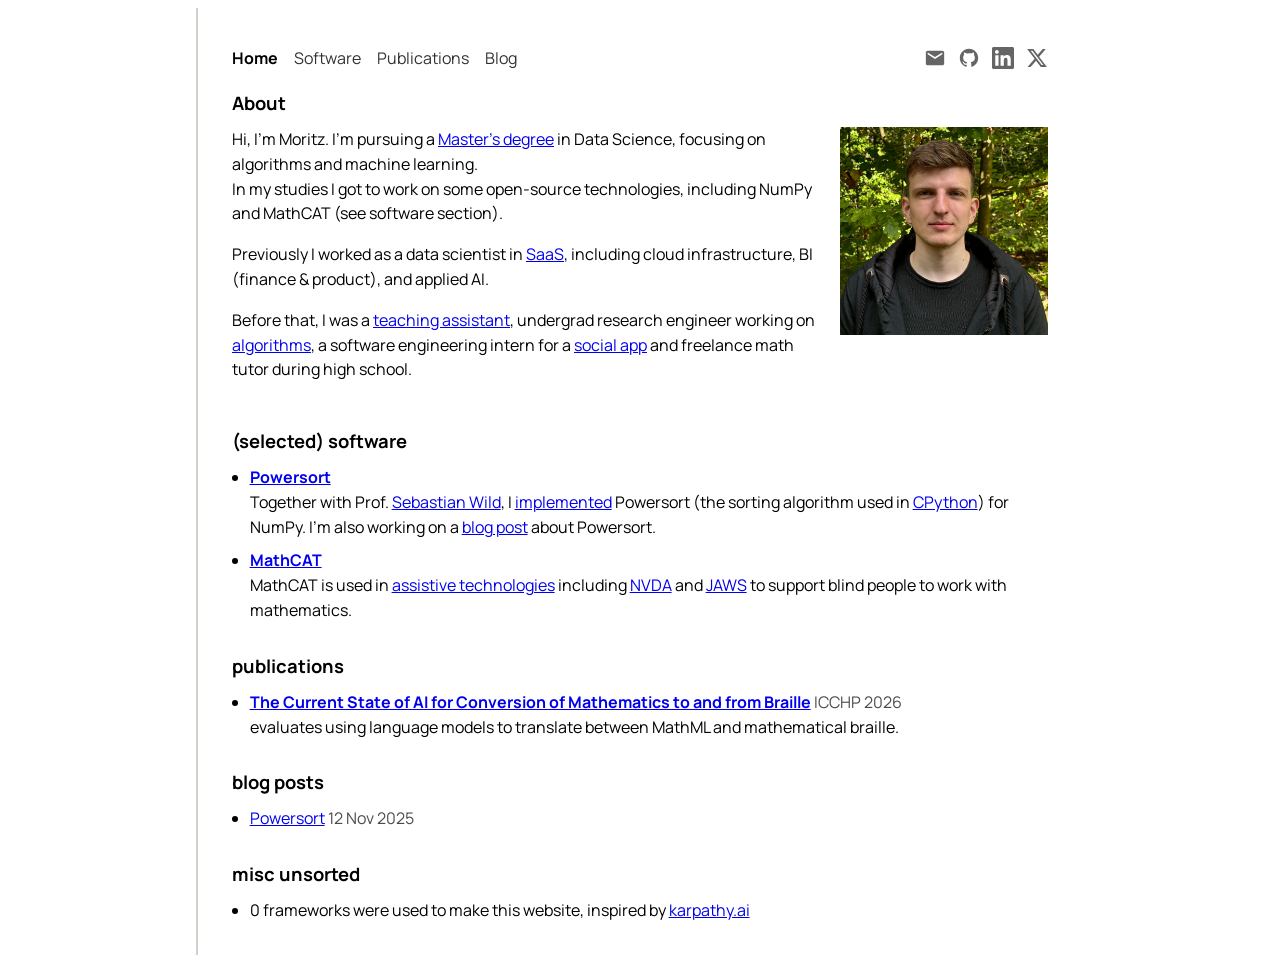
==== index.html @ cf772c56 "make styling more consistent" ====
<!DOCTYPE html>
<html lang="en">
<head>
    <title>Moritz Groß</title>

    <link rel="preconnect" href="https://fonts.googleapis.com">
    <link rel="preconnect" href="https://fonts.gstatic.com" crossorigin>
    <link href="https://fonts.googleapis.com/css2?family=Manrope:wght@400;700&display=swap" rel="stylesheet">

    <link rel="stylesheet" href="styles.css">
    <link rel="icon" href="favicon.svg" type="image/svg+xml">

    <meta charset="UTF-8">
    <meta name="viewport" content="width=device-width, initial-scale=1.0">

</head>


<body>
    <div class="container">

        <script src="components/header.js"></script>

        <main>
            <section id="about">
                <h2>About</h2>
                <div class="about-wrapper">
                    <img class="bio-portrait" src="portrait.jpg" alt="Portrait of Moritz Groß">
                    <div class="about-text">
                        <p>
                            Hi, I'm Moritz. I'm pursuing a <a href="https://www.uni-marburg.de/en/studying/after-your-first-degree/masters-programs/degree-programs/datasciencems">Master's degree</a>  in Data Science, focusing on algorithms and machine learning.
                            <br>
                            In my studies I got to work on some open-source technologies, including NumPy and MathCAT (see software section).
                        </p>

                        <p>
                            Previously I worked as a data scientist in <a href="https://xentral.com/en">SaaS</a>, including cloud infrastructure, BI (finance & product), and applied AI.
                        </p>

                        <p>
                            Before that, I was a <a href="https://www.mathematik.uni-marburg.de/modulhandbuch/20232/BSc_Data_Science_en/Practical_Modules/Programming_Lab.html">teaching assistant</a>,
                            undergrad research engineer working on <a href="https://www.uni-marburg.de/en/fb12/research-groups/algorith/software/fixcon">algorithms</a>,
                            a software engineering intern for a <a href="https://www.getflip.com/">social app</a> and freelance math tutor during high school.
                        </p>
                    </div>
                </div>
            </section>

            <section>
                <h2>(selected) software</h2>
                <div class="project-group">
                    <ul class="project-list">
                        <li>
                            <strong><a href="https://en.wikipedia.org/wiki/Powersort" target="_blank" rel="noopener noreferrer">Powersort</a></strong>
                            <br>
                            Together with Prof. <a href="https://www.wild-inter.net/" target="_blank" rel="noopener noreferrer">Sebastian Wild</a>, I
                            <a href="https://github.com/numpy/numpy/commit/32f4afaad7cb035e1b46987285d34c27c57dbe57" target="_blank" rel="noopener noreferrer">implemented</a>
                            Powersort (the sorting algorithm used in <a href="https://github.com/python/cpython/issues/78742" target="_blank" rel="noopener noreferrer">CPython</a>) for NumPy.

                            I'm also working on a <a href="./posts/powersort/">blog post</a> about Powersort.
                        </li>

                        <li>
                            <strong><a href="https://github.com/NSoiffer/MathCAT" target="_blank" rel="noopener noreferrer">MathCAT</a></strong>
                            <br>
                            MathCAT is used in <a href="https://www.perkins.org/resource/z-assistive-technology-low-vision/">assistive technologies</a> including <a href="https://www.nvaccess.org/">NVDA</a> and <a href="https://vispero.com/jaws-screen-reader-software/">JAWS</a> to support blind people to work with mathematics.
                        </li>
                    </ul>
                </div>

            </section>

            <section>
                <h2>publications</h2>
                <ul class="section-list">
                    <li>
                        <a href="publications.html"><strong>The Current State of AI for Conversion of Mathematics to and from Braille</strong></a> <time datetime="2026">ICCHP 2026</time>
                        <br>
                        evaluates using language models to translate between MathML and mathematical braille.
                    </li>
                </ul>
            </section>

            <section>
                <h2>blog posts</h2>
                <ul class="section-list">
                    <li>
                        <a href="posts/powersort/">Powersort</a>
                        <time datetime="2025-11-12">12 Nov 2025</time>
                    </li>
                </ul>
            </section>

            <section>
                <h2>misc unsorted</h2>
                <ul class="section-list">
                    <li>0 frameworks were used to make this website, inspired by <a href ="https://karpathy.ai">karpathy.ai</a> </li>
                </ul>
            </section>

        </main>

    </div>
</body>
</html>
---- styles.css ----
body {
    line-height: 1.55;
    font-family: "Manrope", sans-serif;
    font-size: 16px;
    overflow-y: scroll;
}

h1,
h2,
h3,
h4,
h5 {
    font-weight: 700;
    line-height: 1.25;
}

h1 {
    font-size: 1.65rem;
    margin: 0 0 1rem;
}

h2 {
    font-size: 1.15rem;
    margin: 0 0 0.75rem;
}

main > h1:first-child {
    margin-bottom: 1rem;
}

h3,
h4 {
    font-size: 1rem;
    margin: 0 0 0.5rem;
}

h5 {
    font-size: 1rem;
    margin: 0 0 0.5rem;
}

main p {
    margin: 0 0 1rem;
}

main section + section {
    margin-top: 2rem;
}

.container {
    width: 75%;
    max-width: 880px;
    min-width: 320px;
    margin: 0 auto;
    /* center horizontally */
    padding: 2rem;
    /* give a little breathing room */
    box-sizing: border-box;
    /* include padding in the width */
    position: relative;
}

.container::before {
    content: "";
    position: absolute;
    left: -4px;
    top: 0;
    bottom: 0;
    width: 2px;
    background: rgba(134, 119, 101, 0.35);
}

/* Skip link - hidden until focused */
.skip-link {
    position: absolute;
    top: -40px;
    left: 0;
    background: #000;
    color: #fff;
    padding: 8px 16px;
    z-index: 100;
    text-decoration: none;
}
.skip-link:focus {
    top: 0;
}

header {
    display: flex;
    align-items: center;
    justify-content: space-between;
    flex-wrap: wrap;
    gap: 0.75rem 1.5rem;
    width: 100%;
}

header + main {
    margin-top: 1rem;
}

.header-nav {
    display: flex;
    flex-wrap: wrap;
    gap: 1rem;
    align-items: center;
}

.header-nav a {
    color: inherit;
    transition: opacity 0.2s;
    text-decoration: none;
    font-size: 1rem;
    padding: 0.35rem 0;
    opacity: 0.8;
}

#about .about-wrapper {
    position: relative;
}

#about .about-wrapper::after {
    content: "";
    display: table;
    clear: both;
}

#about .bio-portrait {
    float: right;
    width: clamp(112px, 27%, 208px);
    aspect-ratio: 1 / 1;
    object-fit: cover;
    margin: 0 0 1rem 1.5rem;
}

@media (max-width: 700px) {
    #about .bio-portrait {
        float: none;
        display: block;
        margin: 0 auto 1.25rem auto;
        width: clamp(130px, 44%, 200px);
    }

    #about .about-wrapper::after {
        content: none;
    }
}

.contact-links {
    display: flex;
    gap: 16px;
}

.header-contact-links {
    gap: 12px;
    margin-left: auto;
    justify-content: flex-end;
}

.contact-links a {
    color: inherit;
    opacity: 0.6;
    transition: opacity 0.2s;
}

.header-nav a:hover,
.header-nav a.is-current,
.contact-links a:hover {
    opacity: 1;
}

.header-nav a.is-current {
    font-weight: 700;
}

.contact-links svg {
    width: 22px;
    height: 22px;
    display: block;
}

@media (max-width: 560px) {
    .header-nav {
        gap: 0.75rem;
    }

    .header-contact-links {
        width: 100%;
    }
}

time {
    opacity: 0.7;
}

.post-list,
.section-list,
.project-list {
    margin: 0;
    padding-left: 1.1rem;
}

.post-list li + li,
.section-list li + li,
.project-list li + li {
    margin-top: 0.55rem;
}

.post-title {
    display: inline-block;
    font-size: 1rem;
    font-weight: 700;
    text-decoration: none;
}

.post-title:hover {
    text-decoration: underline;
}

.post-list time {
    margin-left: 0.35rem;
}

.post-description {
    margin-top: 0.2rem;
    font-size: 1rem;
    opacity: 0.75;
}

.project-group {
    margin-top: 0.4rem;
}

.project-group h2 {
    margin: 0 0 0.5rem;
}

.section-list > li > strong,
.section-list > li > a > strong,
.project-list > li > strong {
    font-size: 1rem;
}

.software-page .project-feature {
    margin-bottom: 1rem;
}

.software-page .project-feature-body {
    display: flex;
    align-items: flex-start;
    gap: 1.4rem;
}

.software-page .project-feature-copy {
    min-width: 0;
}

.software-page .project-feature-title {
    margin: 0 0 0.45rem;
    font-size: 1rem;
    line-height: 1.2;
}

.software-page .project-feature-copy p {
    margin: 0 0 0.75rem;
}

.software-page .project-meta-links {
    display: flex;
    flex-wrap: wrap;
    gap: 0.4rem 0.9rem;
    font-size: 0.875rem;
}

.software-page .project-meta-links a,
.toc a {
    text-decoration: none;
}

.software-page .project-meta-links a:hover,
.toc a:hover {
    text-decoration: underline;
}

.software-page .project-feature-figure {
    margin: 0;
    flex: 0 0 clamp(180px, 28%, 240px);
}

.software-page .project-feature-figure img {
    width: 100%;
    height: auto;
    display: block;
    border: 1px solid color-mix(in srgb, black 12%, transparent);
    padding: 0.4rem;
    background: color-mix(in srgb, white 80%, transparent);
}

.software-page .project-feature-logo-figure {
    flex-basis: clamp(126px, 20%, 180px);
}

.software-page .project-feature-logo-figure img {
    border: none;
    padding: 0;
    background: none;
}

@media (max-width: 720px) {
    .software-page .project-feature-body {
        flex-direction: column;
    }

    .software-page .project-feature-figure {
        width: min(100%, 320px);
        flex-basis: auto;
    }
}


/* Table of Contents */
.toc {
    background: none;
    border-radius: 0;
    padding: 1rem 1.5rem;
}

.post-content h2 {
    margin-top: 2rem;
}

.post-content h2:first-of-type {
    margin-top: 1rem;
}
.toc ul { margin: 0.5rem 0 0; padding-left: 1.25rem; }
.toc li { padding: 0.15rem 0; }
.toc-sidebar {
    display: block;
    position: fixed;
    left: calc((100vw - 880px) / 2 - 220px);
    top: 50%;
    transform: translateY(-50%);
    width: 180px;
    max-height: 70vh;
    overflow-y: auto;
    font-size: 0.875rem;
}
.toc-sidebar ul { padding-left: 1rem; }
.toc-sidebar a { opacity: 0.6; transition: opacity 0.2s; }
.toc-sidebar a:hover, .toc-sidebar a.toc-active { opacity: 1; }
.toc-sidebar a.toc-active { font-weight: 700; }

code {
    font-family: ui-monospace, "SF Mono", Menlo, Monaco, monospace;
    font-size: 0.9em;  /* compensate for monospace appearing smaller */
    background: color-mix(in srgb, black 8%, transparent);
    padding: 0.1em 0.3em;
    border-radius: 3px;
}
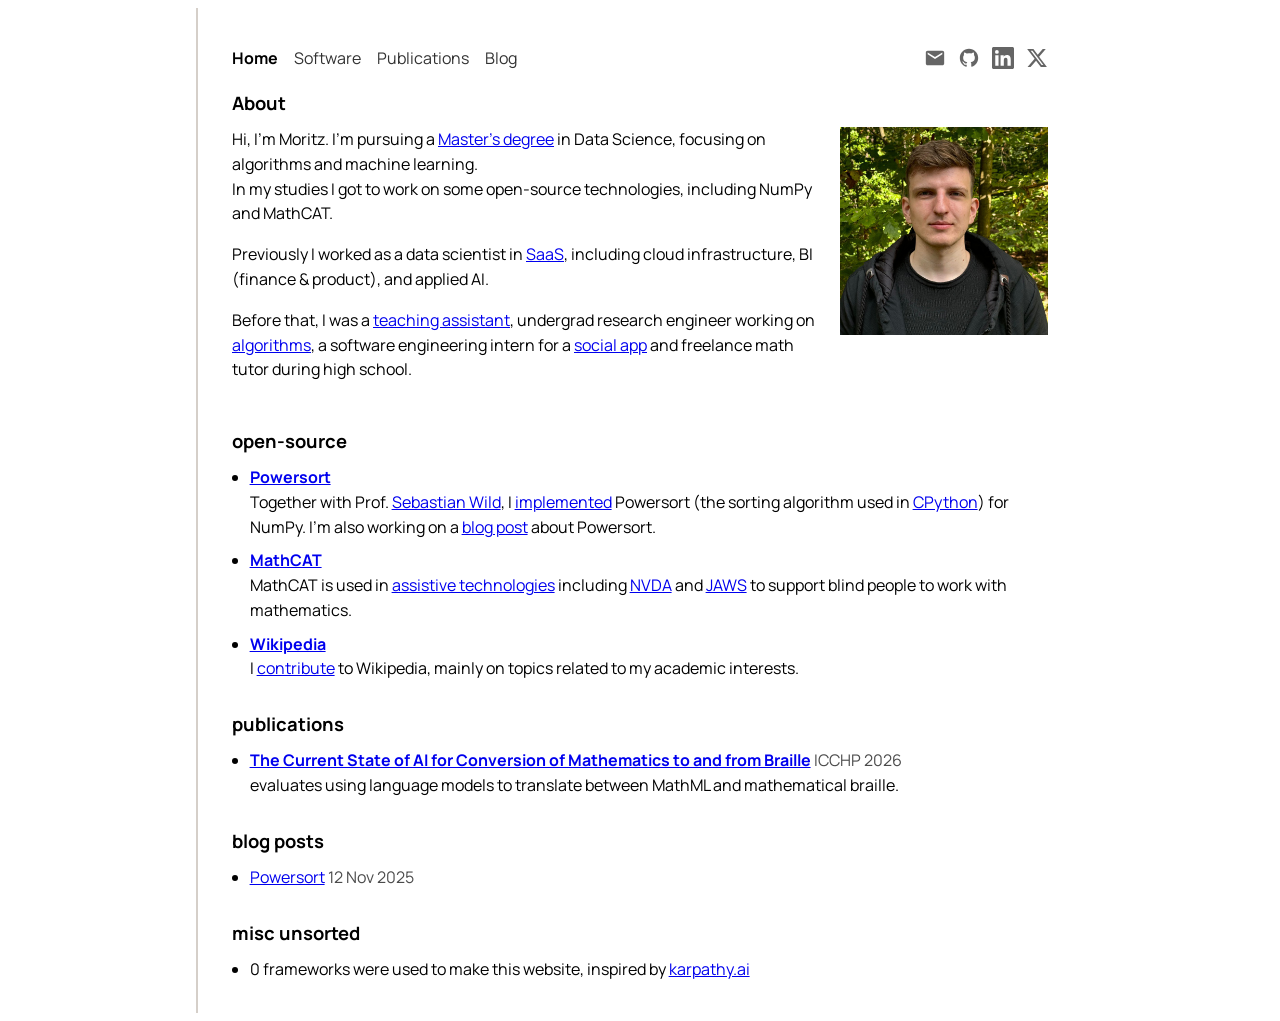
==== commit 8632efcb: "add wikipedia" ====
--- a/index.html
+++ b/index.html
@@ -30,7 +30,7 @@
                         <p>
                             Hi, I'm Moritz. I'm pursuing a <a href="https://www.uni-marburg.de/en/studying/after-your-first-degree/masters-programs/degree-programs/datasciencems">Master's degree</a>  in Data Science, focusing on algorithms and machine learning.
                             <br>
-                            In my studies I got to work on some open-source technologies, including NumPy and MathCAT (see software section).
+                            In my studies I got to work on some open-source technologies, including NumPy and MathCAT.
                         </p>
 
                         <p>
@@ -47,7 +47,7 @@
             </section>
 
             <section>
-                <h2>(selected) software</h2>
+                <h2>open-source</h2>
                 <div class="project-group">
                     <ul class="project-list">
                         <li>
@@ -65,6 +65,13 @@
                             <br>
                             MathCAT is used in <a href="https://www.perkins.org/resource/z-assistive-technology-low-vision/">assistive technologies</a> including <a href="https://www.nvaccess.org/">NVDA</a> and <a href="https://vispero.com/jaws-screen-reader-software/">JAWS</a> to support blind people to work with mathematics.
                         </li>
+
+                        <li>
+                            <strong><a href="https://en.wikipedia.org/wiki/Open_knowledge" target="_blank" rel="noopener noreferrer">Wikipedia</a></strong>
+                            <br>
+                            I <a href="https://en.wikipedia.org/wiki/Special:Contributions/Morinator" target="_blank" rel="noopener noreferrer">contribute</a> to Wikipedia, mainly on topics related to my academic interests.
+                        </li>
+
                     </ul>
                 </div>
 
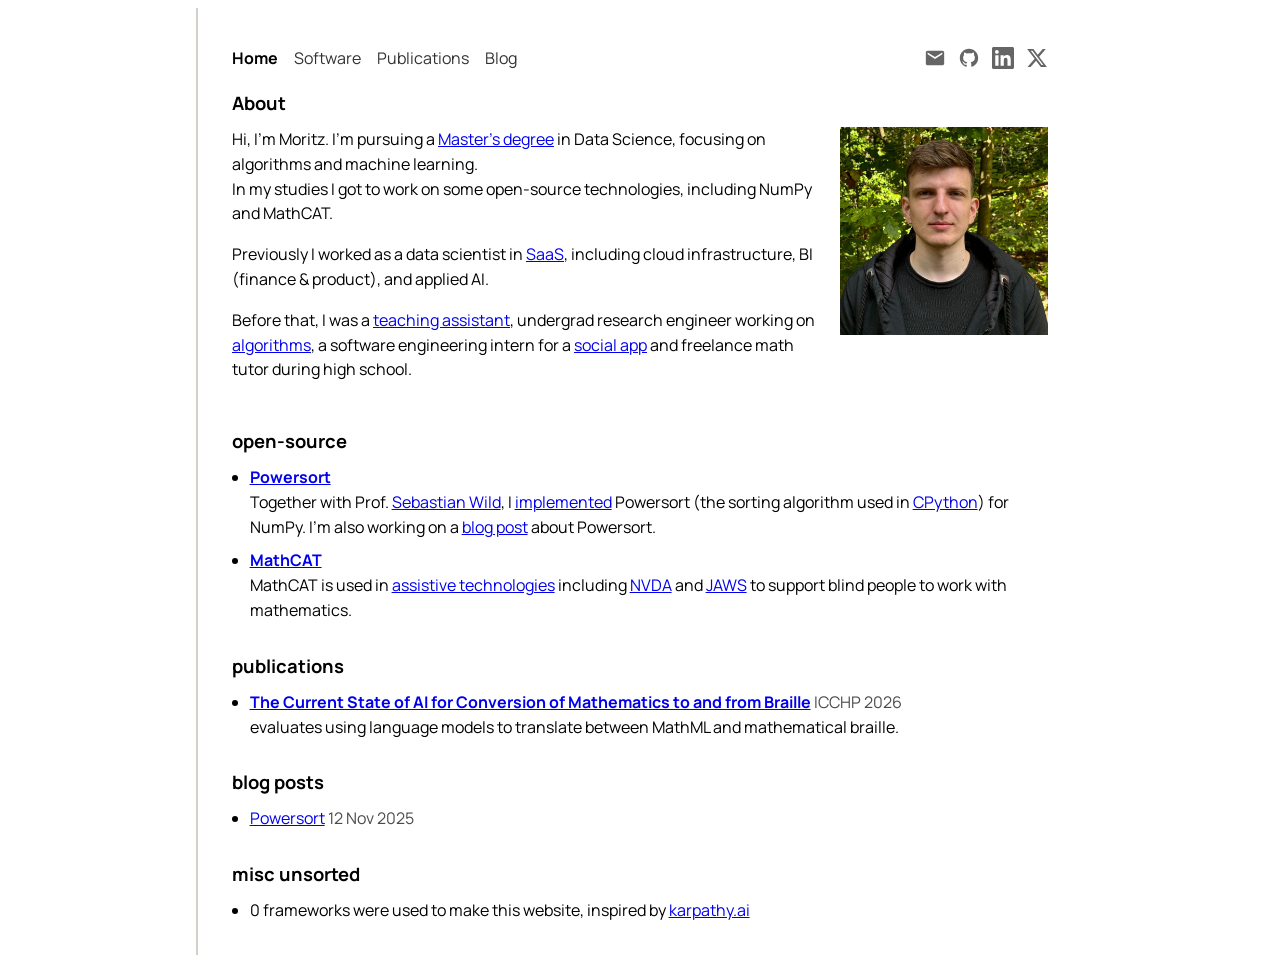
==== commit be2f7751: "remove wikipedia" ====
--- a/index.html
+++ b/index.html
@@ -66,12 +66,6 @@
                             MathCAT is used in <a href="https://www.perkins.org/resource/z-assistive-technology-low-vision/">assistive technologies</a> including <a href="https://www.nvaccess.org/">NVDA</a> and <a href="https://vispero.com/jaws-screen-reader-software/">JAWS</a> to support blind people to work with mathematics.
                         </li>
 
-                        <li>
-                            <strong><a href="https://en.wikipedia.org/wiki/Open_knowledge" target="_blank" rel="noopener noreferrer">Wikipedia</a></strong>
-                            <br>
-                            I <a href="https://en.wikipedia.org/wiki/Special:Contributions/Morinator" target="_blank" rel="noopener noreferrer">contribute</a> to Wikipedia, mainly on topics related to my academic interests.
-                        </li>
-
                     </ul>
                 </div>
 
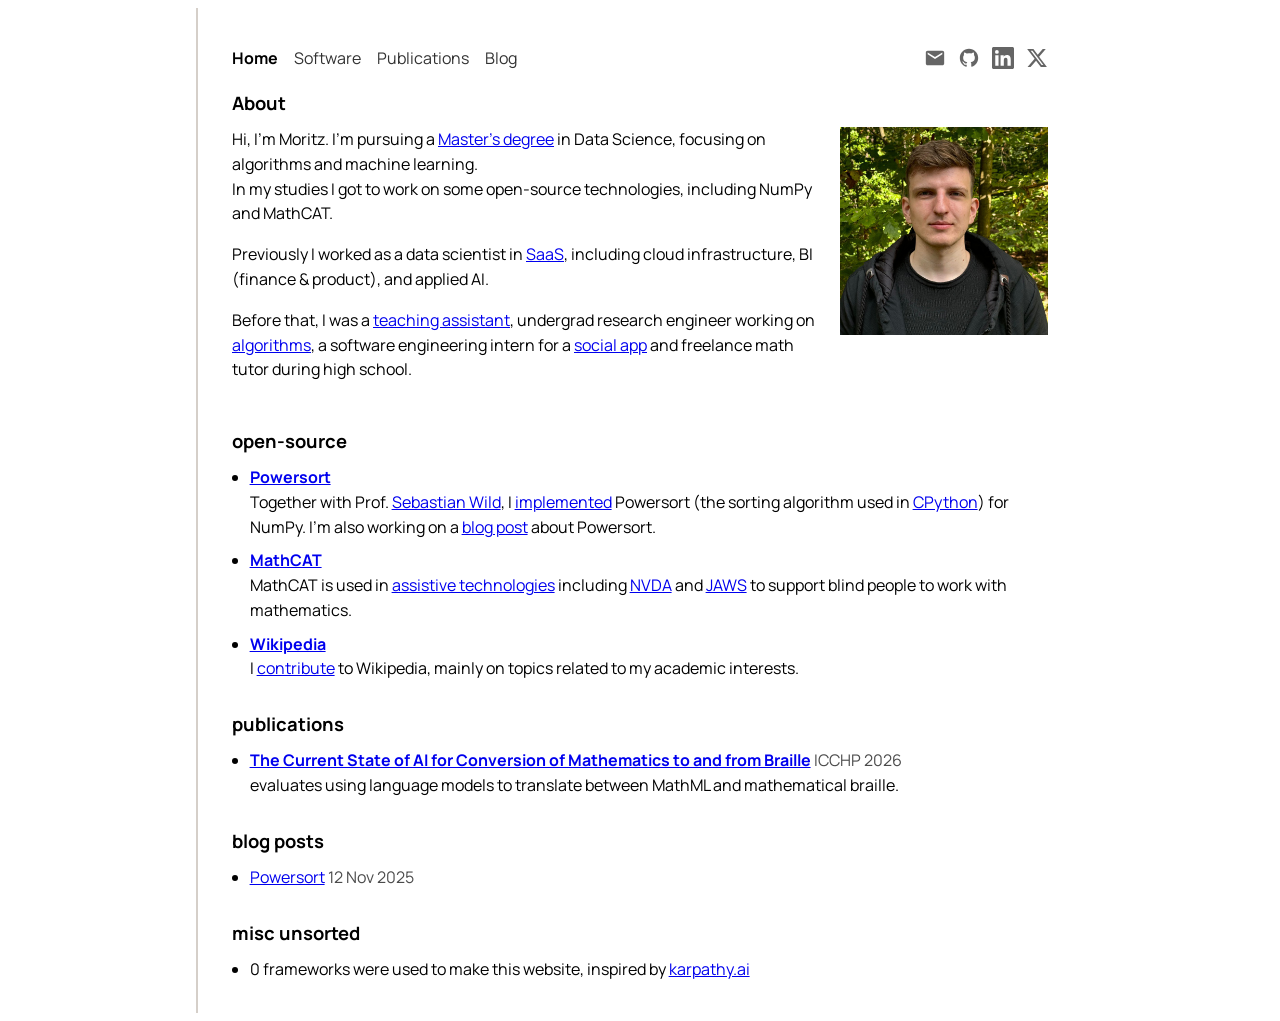
==== commit 409f53aa: "Revert "remove wikipedia" This reverts commit be2f7751eb4b0e9b6e3fc5951e589fc5afa283bc." ====
--- a/index.html
+++ b/index.html
@@ -66,6 +66,12 @@
                             MathCAT is used in <a href="https://www.perkins.org/resource/z-assistive-technology-low-vision/">assistive technologies</a> including <a href="https://www.nvaccess.org/">NVDA</a> and <a href="https://vispero.com/jaws-screen-reader-software/">JAWS</a> to support blind people to work with mathematics.
                         </li>
 
+                        <li>
+                            <strong><a href="https://en.wikipedia.org/wiki/Open_knowledge" target="_blank" rel="noopener noreferrer">Wikipedia</a></strong>
+                            <br>
+                            I <a href="https://en.wikipedia.org/wiki/Special:Contributions/Morinator" target="_blank" rel="noopener noreferrer">contribute</a> to Wikipedia, mainly on topics related to my academic interests.
+                        </li>
+
                     </ul>
                 </div>
 
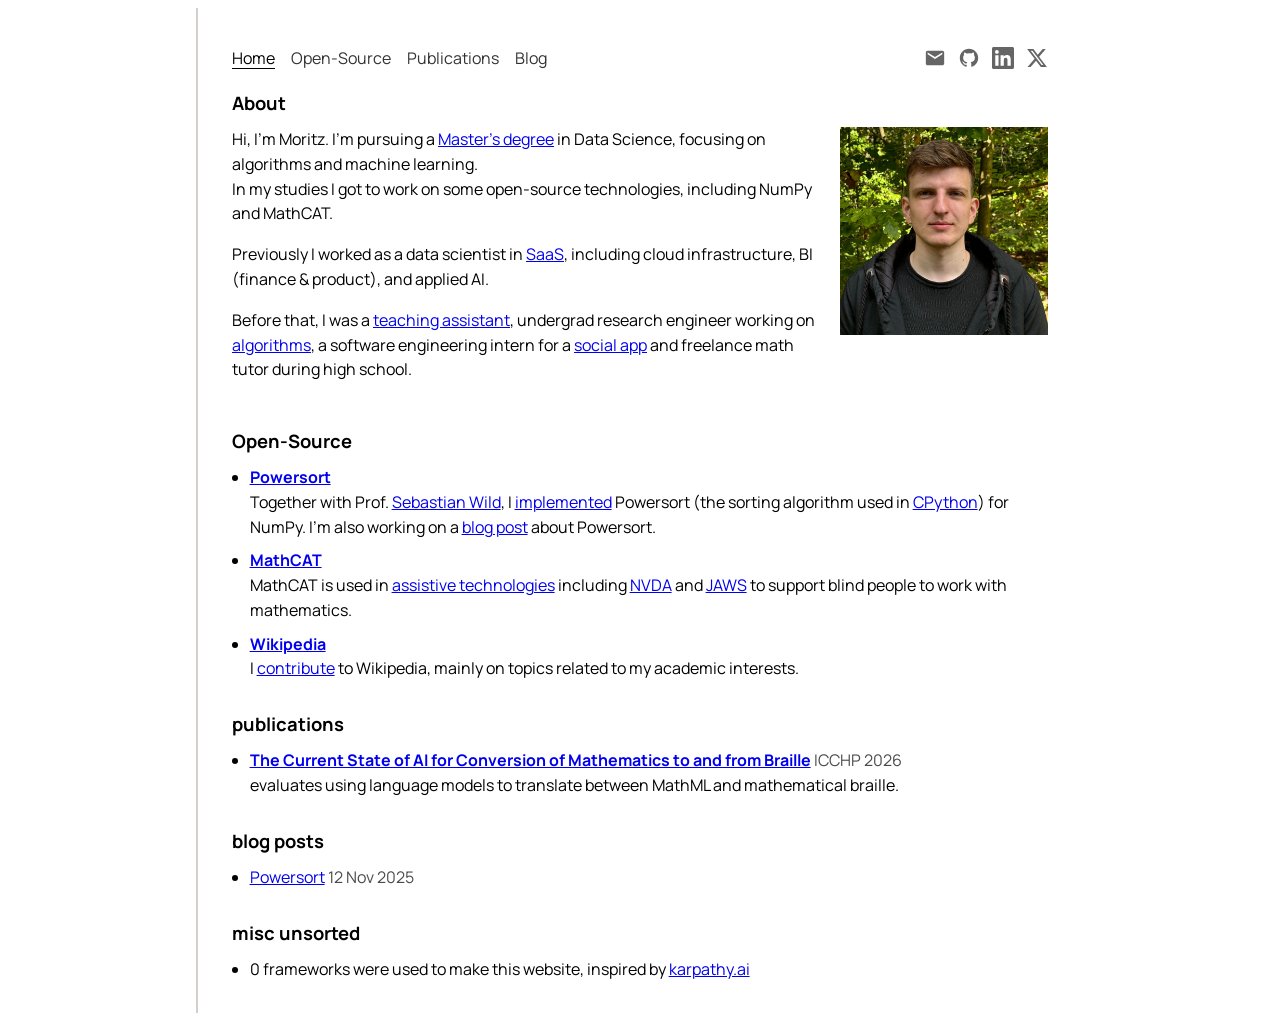
==== commit 3eac2fac: "rename "open-source" to "Open-Source"" ====
--- a/index.html
+++ b/index.html
@@ -47,7 +47,7 @@
             </section>
 
             <section>
-                <h2>open-source</h2>
+                <h2>Open-Source</h2>
                 <div class="project-group">
                     <ul class="project-list">
                         <li>
--- a/styles.css
+++ b/styles.css
@@ -170,7 +170,9 @@
 }
 
 .header-nav a.is-current {
-    font-weight: 700;
+    text-decoration-line: underline;
+    text-decoration-thickness: 0.08em;
+    text-underline-offset: 0.25em;
 }
 
 .contact-links svg {
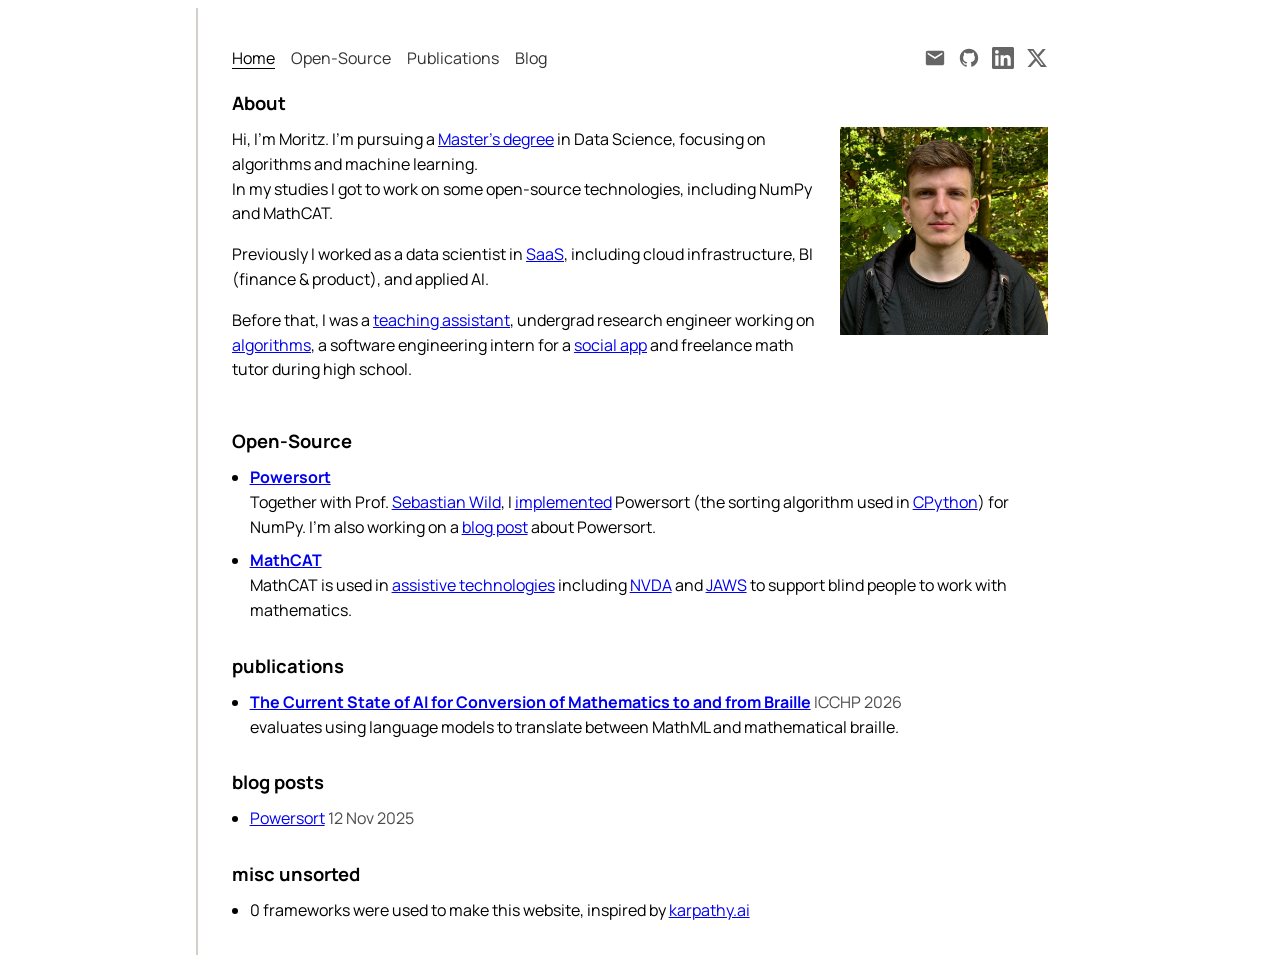
==== commit 89f7ffb8: "remove Wikipedia from front page, move it to open-source page" ====
--- a/index.html
+++ b/index.html
@@ -66,12 +66,6 @@
                             MathCAT is used in <a href="https://www.perkins.org/resource/z-assistive-technology-low-vision/">assistive technologies</a> including <a href="https://www.nvaccess.org/">NVDA</a> and <a href="https://vispero.com/jaws-screen-reader-software/">JAWS</a> to support blind people to work with mathematics.
                         </li>
 
-                        <li>
-                            <strong><a href="https://en.wikipedia.org/wiki/Open_knowledge" target="_blank" rel="noopener noreferrer">Wikipedia</a></strong>
-                            <br>
-                            I <a href="https://en.wikipedia.org/wiki/Special:Contributions/Morinator" target="_blank" rel="noopener noreferrer">contribute</a> to Wikipedia, mainly on topics related to my academic interests.
-                        </li>
-
                     </ul>
                 </div>
 
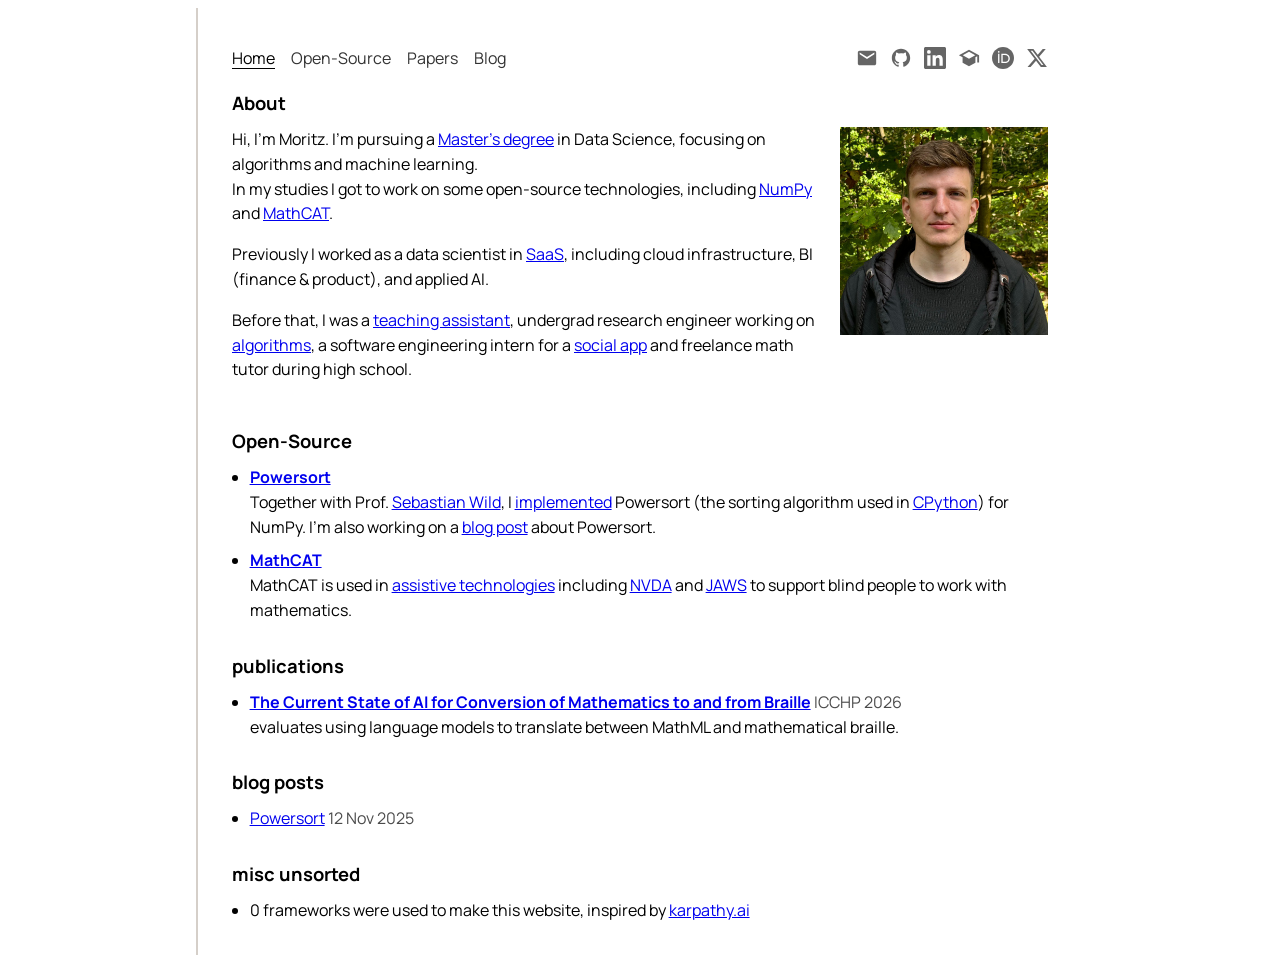
==== commit f7a2a78e: "add inline links to powersort and mathcat across pages, adjust styling and headings" ====
--- a/index.html
+++ b/index.html
@@ -30,7 +30,7 @@
                         <p>
                             Hi, I'm Moritz. I'm pursuing a <a href="https://www.uni-marburg.de/en/studying/after-your-first-degree/masters-programs/degree-programs/datasciencems">Master's degree</a>  in Data Science, focusing on algorithms and machine learning.
                             <br>
-                            In my studies I got to work on some open-source technologies, including NumPy and MathCAT.
+                            In my studies I got to work on some open-source technologies, including <a href="software.html#powersort">NumPy</a> and <a href="software.html#mathcat">MathCAT</a>.
                         </p>
 
                         <p>
@@ -47,7 +47,7 @@
             </section>
 
             <section>
-                <h2>Open-Source</h2>
+                <h2><a href="software.html">Open-Source</a></h2>
                 <div class="project-group">
                     <ul class="project-list">
                         <li>
@@ -72,7 +72,7 @@
             </section>
 
             <section>
-                <h2>publications</h2>
+                <h2><a href="publications.html">publications</a></h2>
                 <ul class="section-list">
                     <li>
                         <a href="publications.html"><strong>The Current State of AI for Conversion of Mathematics to and from Braille</strong></a> <time datetime="2026">ICCHP 2026</time>
@@ -83,7 +83,7 @@
             </section>
 
             <section>
-                <h2>blog posts</h2>
+                <h2><a href="blog.html">blog posts</a></h2>
                 <ul class="section-list">
                     <li>
                         <a href="posts/powersort/">Powersort</a>
--- a/styles.css
+++ b/styles.css
@@ -23,6 +23,15 @@
 h2 {
     font-size: 1.15rem;
     margin: 0 0 0.75rem;
+}
+
+h2 a {
+    color: inherit;
+    text-decoration: none;
+}
+
+h2 a:hover {
+    text-decoration: underline;
 }
 
 main > h1:first-child {
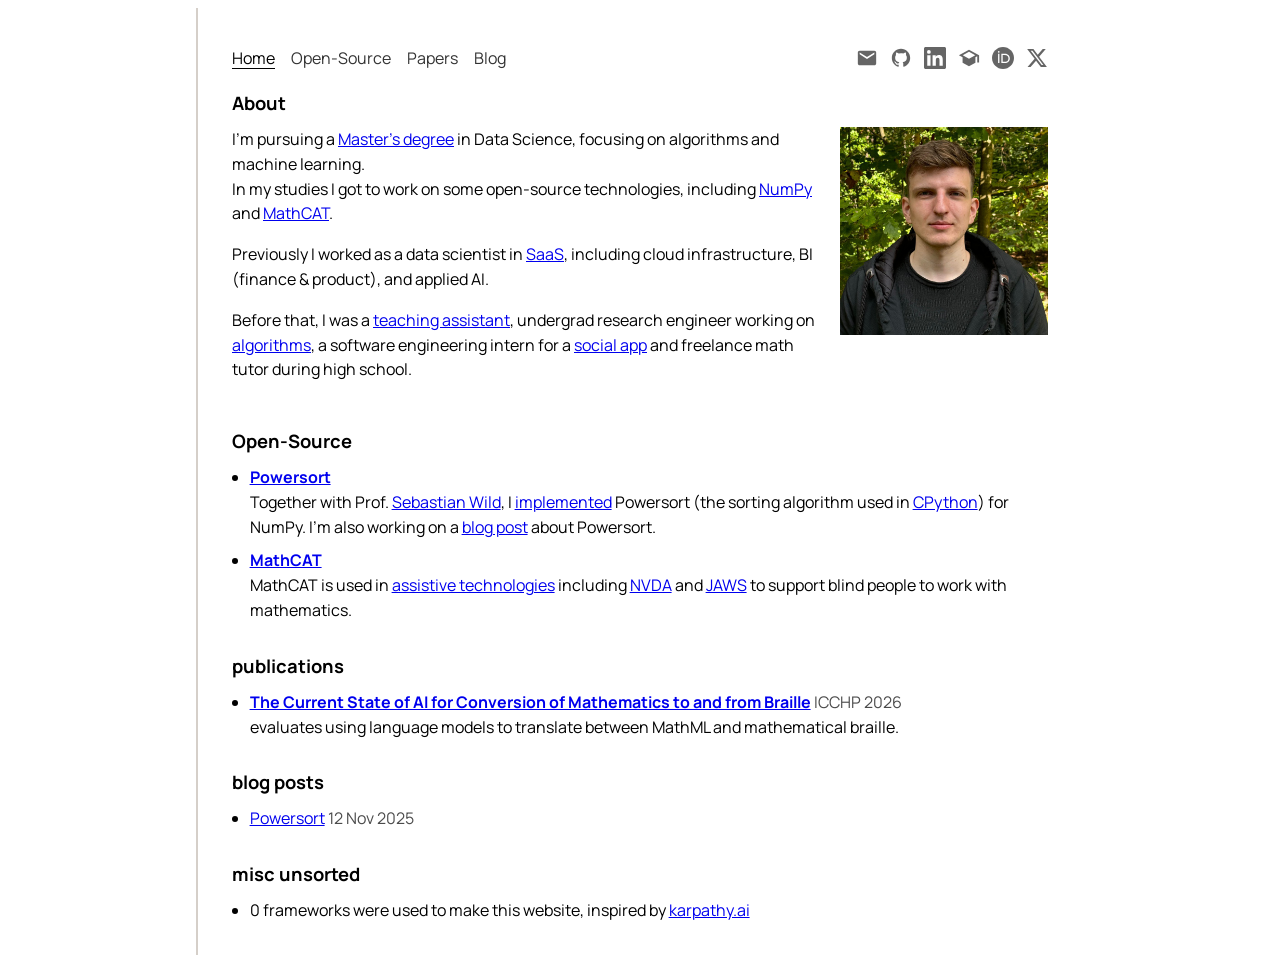
==== commit fe43f916: "simplify about section phrasing in index.html" ====
--- a/index.html
+++ b/index.html
@@ -28,7 +28,7 @@
                     <img class="bio-portrait" src="portrait.jpg" alt="Portrait of Moritz Groß">
                     <div class="about-text">
                         <p>
-                            Hi, I'm Moritz. I'm pursuing a <a href="https://www.uni-marburg.de/en/studying/after-your-first-degree/masters-programs/degree-programs/datasciencems">Master's degree</a>  in Data Science, focusing on algorithms and machine learning.
+                            I'm pursuing a <a href="https://www.uni-marburg.de/en/studying/after-your-first-degree/masters-programs/degree-programs/datasciencems">Master's degree</a>  in Data Science, focusing on algorithms and machine learning.
                             <br>
                             In my studies I got to work on some open-source technologies, including <a href="software.html#powersort">NumPy</a> and <a href="software.html#mathcat">MathCAT</a>.
                         </p>
--- a/styles.css
+++ b/styles.css
@@ -368,3 +368,23 @@
     padding: 0.1em 0.3em;
     border-radius: 3px;
 }
+
+.abstract {
+    margin: 0.5rem 0;
+}
+
+.abstract-label {
+    cursor: pointer;
+    font-style: italic;
+    text-decoration: underline dotted;
+}
+
+.abstract p {
+    display: none;
+    margin: 0.25rem 0 0;
+}
+
+.abstract:hover p,
+.abstract:focus-within p {
+    display: block;
+}
